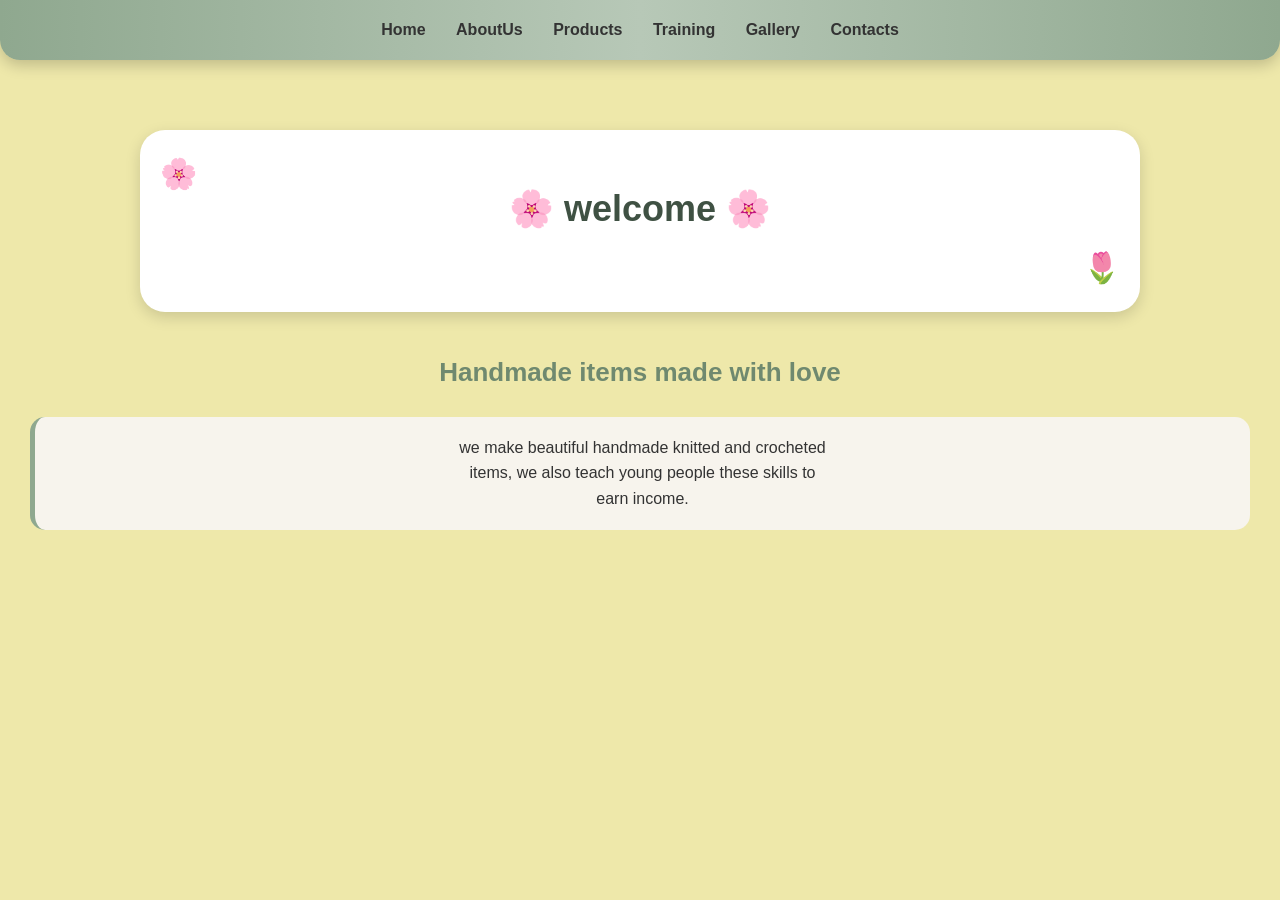
==== index.html @ fcff87a8 "initial commit" ====
<!DOCTYPE html>
<html lang="en">
<head>
    <meta charset="UTF-8">
    <Meta name="viewport"
   content="width=device-width, initial-scale=1.0">
     <title>About Us- Ellinah's Stitch Studio</title>
      <link rel="stylesheet" href="style.css">
  </head>
  <body>
    <nav>
        <a href="index.html">Home</a>
        <a href="aboutus.html">AboutUs</a>
        <a href="products.html">Products</a>
      <a href="Training.html">Training</a>
      <a href="Gallery.html">Gallery</a>
       <a href="Contacts.html">Contacts</a>
    </nav>
    <section class="welcome">
      <main>
     <h1>welcome</h1>
      </main>
       <h2> Handmade items made with love</h2>
    <p>
        we make beautiful handmade knitted and crocheted<br>
        items, we also teach young people these skills to<br>
        earn income.
    </p>
  </section>
    </body>
</html>
---- style.css ----
* {
    box-sizing: border-box;
    margin: 0;
    padding: 0;
}
html {
    scroll-behavior: smooth;
}
body {
    font-family: Arial, Helvetica, sans-serif;
    background-color: palegoldenrod;
    background: radial-gradient(circle at the top right, #dce8dc 0% transparent 30%);
    color: #333333;
    line-height: 1.6;
    padding-bottom: 40px;
}
nav {
    background: linear-gradient(90deg, #8fa88f, #b7c8b7, #8fa88f);
    padding: 2px 8px;
    text-align: center;
    border-radius: 0 0 20px 20px;
    box-shadow: 0 5px 15px rgba(0, 0, 0, 0.2);
    position: sticky;
    top: 0;
    z-index: 1000;
}
nav a {
    display: inline-block;
    color: #333333;
    text-decoration: none;
    margin: 5px;
    padding: 10px 8px;
    font-weight: bold;
    border-radius: 20px;
    transition: 0.4s;
}
nav a:hover {
    background-color: white;
    color: #6f896f;
    transform: translateY(-4px) scale(1.05);
    box-shadow: 0 5px 10px rgba(0, 0, 0, 0.15);
}
main {
    max-width: 1000px;
    margin: 40px auto; 
    padding: 50px;
    background-color: white;
    border-radius: 25px;
    box-shadow: 0 5px 15px rgba(0, 0, 0, 0.15);
    position: relative;
    overflow: hidden;
    animation: pageAppear 1s ease-in;
}
h1 {
    color: #3f5143;
    text-align: center;
    font-size: 36px;
    margin-bottom: 25px;
    position: relative;
    animation: headingAppear 1s ease-in;
}
h1::before {
  content: "🌸 ";
}
h1::after {
content: " 🌸";
}
h2 {
color: #6f896f;
font-size: 26px;
margin: 30px 0 15px;
border-bottom: 3px solid #b7c8b7;
padding-bottom: 8px;
}
p {
background-color: #f7f4ed;
padding: 18px;
margin: 15px 0;
border-radius: 15px;
 border-left: 5px solid #8fa88f;
transition: 0.4s;
}
p:hover {
transform: translateY(-5px);
 box-shadow: 0 5px 12px rgba(0, 0, 0, 0.12);
}
.info-box {
    background-color: #f7f4ed;
    padding: 25px;
    margin: 20px 0;
    border-radius: 18px;
    border: 2px solid #b7c8b7;
    cursor: pointer;
    transition: 0.4s;
}
.info-box:hover {
transform: translateY(-8px);
box-shadow: 0 8px 18px rgba(0, 0, 0, 0.15);
}
.button {
    display: inline-block;
    margin-top: 20px;
    padding: 12px 25px;
    background-color: #8fa88f;
    color: white;
  text-decoration: none;
    border-radius: 12px;
    font-weight: bold;
    transition: 0.4s;
}
.button:hover {
    transform: scale(1.08);
    background-color: #6f896f;
}
.welcome {
    text-align: center;
    padding: 30px;
}
.welcome h2 {
    border: none;
    text-align: center;
}
.product-container {
    display: flex;
    flex-wrap: wrap;
    justify-content: center;
    gap: 25px;
}
.product-card {
    width: 250px;
    padding: 20px;
    background-color: #f7f4ed;
    border-radius: 18px;
    text-align: center;
    border: 2px solid #b7c8b7;
    transition: 0.4s;
    cursor: pointer;
}
.product-card:hover {
    transform: translateY(-10px) scale(1.03);
    box-shadow: 0 8px 18px rgba(0, 0, 0, 0.15);
}
.product-card img {
width: 100%;
height: 200px;
object-fit: cover;
border-radius: 12px;
margin-bottom: 15px;
}
gallery {
    display: flex;
    flex-wrap: wrap;
    gap: 20px;
    justify-content: center;
}
.gallery img {
    width: 200px;
    height: 200px;
    object-fit: cover;
    border-radius: 15px;
    border: 4px solid white;
    box-shadow: 0 4px 10px rgba(0, 0, 0, 0.15);
    transition: 0.4s;
}
.gallery img:hover {
    transform: scale(1.08) rotate(2deg);
}
form {
    background-color: #f7f4ed;
    padding: 25px;
    border-radius: 18px;
    border: 2px solid #b7c8b7;
}
input,
textarea {
    width: 100%;
    padding: 12px;
    margin-top: 5px;
    border: 2px solid #b7c8b7;
    border-radius: 10px;
    font-family: Arial, Helvetica, sans-serif;
}
input:focus,
textarea:focus {
    outline: none;
    border-color: #6f896f;
}
button {
    padding: 12px 25px;
    background-color: #8fa88f;
    color: white;
    border: none;
    border-radius: 10px;
    font-weight: bold;
    cursor: pointer;
    transition: 0.4s;
}
button:hover {
    transform: scale(1.08);
}
main::before {
    content: "🌸";
    position: absolute;
    top: 15px;
    left: 20px;
    font-size: 35px;
    animation: floatFlower 3s ease-in-out infinite;
}
main::after {
    content: "🌷";
    position: absolute;
    bottom: 15px;
    right: 20px;
    font-size: 35px;
    animation: floatFlower 3s ease-in-out infinite;
}
.floating-flower {
    position: fixed;
    font-size: 25px;
    pointer-events: none;
    animation: floating 6s linear infinite;
    opacity: 0.7;
}
.flower1 {
    left: 10%;
    top: 80%;
}
.flower2 {
    left: 80%;
    top: 70%;
    animation-delay: 2s;
}
.flower3 {
    left: 50%;
    top: 90%;
    animation-delay: 4s;
}
@keyframes pageAppear {
  from {
  opacity: 0;
  transform: translateY(25px);
    }
   to {
   opacity: 1;
  transform: translateY(0);
  }
}
@keyframes headingAppear {
  from {
  opacity: 0;
    transform: scale(0.8);
    }
    to {
    opacity: 1;
    transform: scale(1);
    }
}
@keyframes floatFlower {
  0%, 100% {
   transform: translateY(0) rotate(0deg);
    }
  50% {
  transform: translateY(-10px) rotate(8deg);
  }
}
@keyframes floating {
  0% {
  transform: translateY(0) rotate(0deg);
    }
  50% {
   transform: translateY(-100px) rotate(180deg);
   }
  100% {
  transform: translateY(-200px) rotate(360deg);
   opacity: 0;
 }
}
@media (max-width: 600px) {
nav a {
     display: block;
     margin: 5px;
    }
    main {
    margin: 20px 10px;
    padding: 30px 20px;
    }
    h1 {
    font-size: 28px;
    }
    h2 {
     font-size: 22px;
    }
  .product-card {
    width: 100%;
    }
  .gallery img {
  width: 150px;
   height: 150px;
    }
}
.gallery {
    display: flex;
    flex-wrap: wrap;
    justify-content: center;
    gap: 25px;
    padding: 25px;
}
.gallery img {
    width: 200px;
    height: 200px;
    object-fit: cover;
    border-radius: 25px;
    border: 6px solid white;
    box-shadow: 0 8px 20px rgba(0, 0, 0, 0.15);
    transition: 0.5s;
}
.gallery img:hover {
    transform: scale(1.08);
    box-shadow: 0 12px 25px rgba(0, 0, 0, 0.20);
}
form {
    max-width: 600px;
    margin: 30px auto;
    padding: 30px;
    background-color: #f7f4ed;
    border-radius: 25px;
    box-shadow: 0 8px 20px rgba(0, 0, 0, 0.12);
    position: relative;
    z-index: 5;
}
form label {
    font-weight: bold;
    color: #3f5143;
}
form input,
form textarea {
    width: 100%;
    padding: 12px;
    margin-top: 8px;
    border: 2px solid #b7c8b7;
    border-radius: 12px;
    background-color: white;
    outline: none;
}
form input:focus,
form textarea:focus {
    border-color: #b06b82;
    box-shadow: 0 0 10px rgba(176, 107, 130, 0.25);
}
form button {
    padding: 12px 25px;
    border: none;
    border-radius: 15px;
    background-color: #8fa88f;
    color: white;
    font-weight: bold;
    cursor: pointer;
    transition: 0.4s;
}
form button:hover {
    background-color: #b06b82;
    transform: translateY(-3px);
}
@media (max-width: 700px) {
    .gallery img {
        width: 150px;
        height: 150px;
    }
    form {
        padding: 20px;
    }
}gallery {
    display: flex;
    flex-wrap: wrap;
    justify-content: center;
    gap: 25px;
    padding: 25px;
}
.gallery img {
    width: 200px;
    height: 200px;
    object-fit: cover;
    border-radius: 25px;
    border: 6px solid white;
    box-shadow: 0 8px 20px rgba(0, 0, 0, 0.15);
    transition: all 0.5s ease;
}
/* Floating effect */
.gallery img:hover {
    transform: translateY(-10px) scale(1.08) rotate(2deg);
    box-shadow:
        0 15px 30px rgba(0, 0, 0, 0.22);
}
.gallery::before {
    content: "🌸";
    font-size: 30px;
    display: block;
    width: 100%;
    text-align: center;
    animation: floatingIcon 3s ease-in-out infinite;
}
form {
    max-width: 600px;
    margin: 30px auto;
    padding: 30px;
    background-color: #f7f4ed;
    border-radius: 25px;
    border: 2px solid #dce8dc;
    box-shadow:
        0 8px 20px rgba(0, 0, 0, 0.12);

    position: relative;
    z-index: 5;

    transition: all 0.5s ease;
}
form:hover {
    transform: translateY(-8px)
    box-shadow:
        0 15px 30px rgba(0, 0, 0, 0.18);
}
form::before {
    content: "💌";
    display: block;
    text-align: center;
    font-size: 35px;
    margin-bottom: 10px;
    animation: floatingIcon 3s ease-in-out infinite;
}
form label {
    font-weight: bold;
    color: #3f5143;
}s
form input,
form textarea {
    width: 100%;
    padding: 12px;

    margin-top: 8px;

    border: 2px solid #b7c8b7;
    border-radius: 12px;

    background-color: white;
    outline: none;
    transition: all 0.3s ease;
}
form input:focus,
form textarea:focus {
    border-color: #b06b82;
    box-shadow:
        0 0 12px rgba(176, 107, 130, 0.25);
    transform: scale(1.01);
}
form button {
    padding: 12px 25px;
    border: none;
    border-radius: 15px;
    background-color: #8fa88f;
    color: white;
    font-weight: bold;
    cursor: pointer;
    transition: all 0.4s ease;
}
form button:hover {
    background-color: #b06b82;
    transform:
        translateY(-4px)
        scale(1.05);
    box-shadow:
        0 8px 18px rgba(0, 0, 0, 0.18);
}
main::before {
    content: "🌸";
    position: absolute;
    top: 20px;
    left: 20px;
    font-size: 30px;
    animation: floatingIcon 3s ease-in-out infinite;
}
main::after {
    content: "🌷";
    position: absolute;
    bottom: 20px;
    right: 20px;
    font-size: 30px;
    animation: floatingIcon 4s ease-in-out infinite;
}
@keyframes floatingIcon {

    0%, 100% {
        transform: translateY(0);
    }
    50% {
        transform: translateY(-10px);
    }
}
@media (max-width: 700px) {
    .gallery img {
        width: 150px;
        height: 150px;
    }
    form {
        padding: 20px;
    }
}
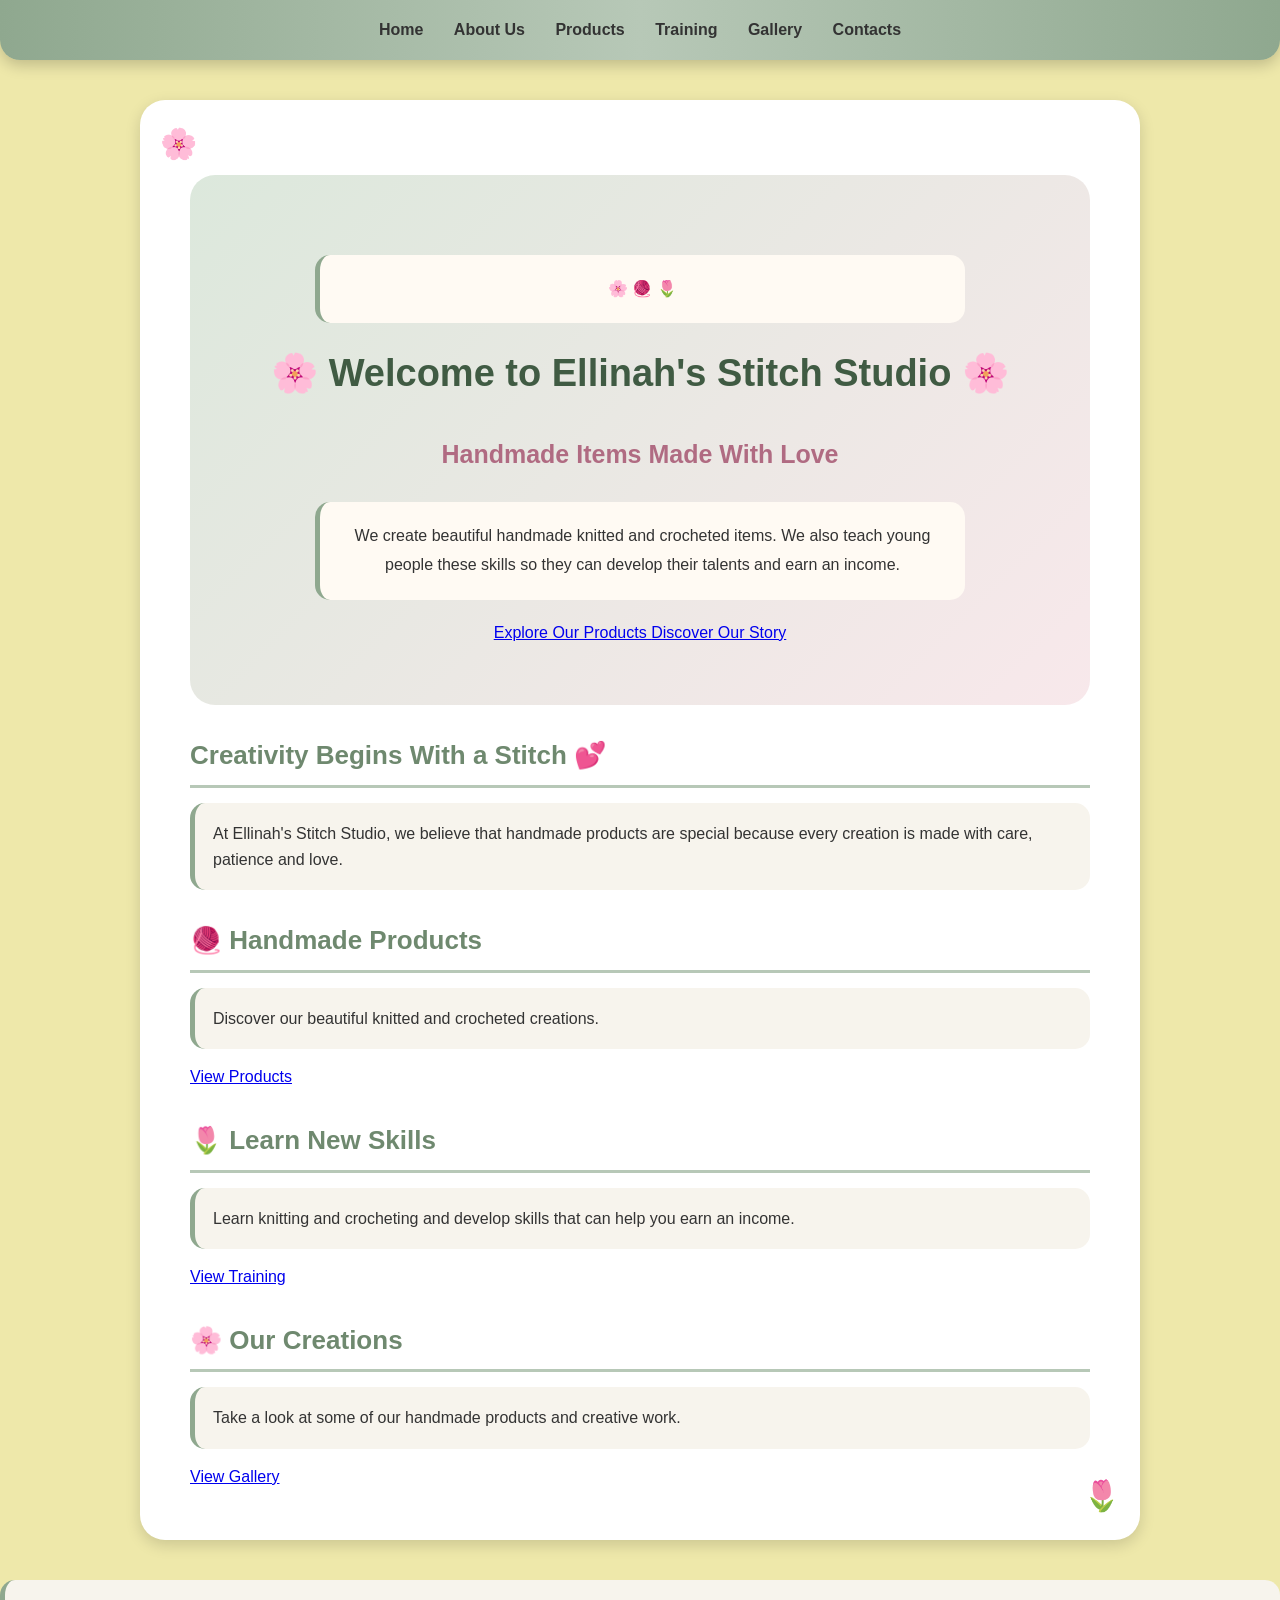
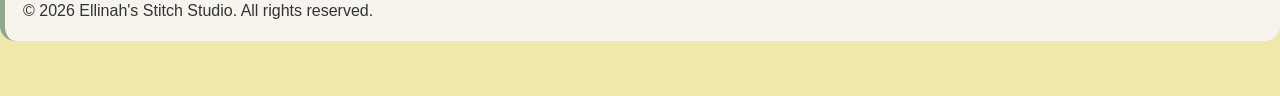
==== commit 0c1abd6a: "Add files via upload" ====
--- a/index.html
+++ b/index.html
@@ -1,31 +1,102 @@
-<!DOCTYPE html>
-<html lang="en">
-<head>
-    <meta charset="UTF-8">
-    <Meta name="viewport"
-   content="width=device-width, initial-scale=1.0">
-     <title>About Us- Ellinah's Stitch Studio</title>
-      <link rel="stylesheet" href="style.css">
-  </head>
-  <body>
-    <nav>
-        <a href="index.html">Home</a>
-        <a href="aboutus.html">AboutUs</a>
-        <a href="products.html">Products</a>
-      <a href="Training.html">Training</a>
-      <a href="Gallery.html">Gallery</a>
-       <a href="Contacts.html">Contacts</a>
-    </nav>
-    <section class="welcome">
-      <main>
-     <h1>welcome</h1>
-      </main>
-       <h2> Handmade items made with love</h2>
-    <p>
-        we make beautiful handmade knitted and crocheted<br>
-        items, we also teach young people these skills to<br>
-        earn income.
-    </p>
-  </section>
-    </body>
-</html>+
+<!DOCTYPE html>
+<html lang="en">
+<head>
+    <meta charset="UTF-8">
+    <meta name="viewport" content="width=device-width, initial-scale=1.0">
+
+    <title>Home - Ellinah's Stitch Studio</title>
+
+    <link rel="stylesheet" href="style.css">
+    <link rel="stylesheet" href="index.css">
+
+    <script src="index.js" defer></script>
+</head>
+
+<body>
+
+    <nav>
+        <a href="index.html">Home</a>
+        <a href="aboutus.html">About Us</a>
+        <a href="products.html">Products</a>
+        <a href="Training.html">Training</a>
+        <a href="Gallery.html">Gallery</a>
+        <a href="Contacts.html">Contacts</a>
+    </nav>
+
+    <main class="home-page">
+
+        <section class="welcome">
+            <div class="welcome-content">
+                <p class="flower-decoration">🌸 🧶 🌷</p>
+
+                <h1>Welcome to Ellinah's Stitch Studio</h1>
+
+                <h2>Handmade Items Made With Love</h2>
+
+                <p>
+                    We create beautiful handmade knitted and
+                    crocheted items. We also teach young people
+                    these skills so they can develop their talents
+                    and earn an income.
+                </p>
+
+                <a href="products.html" class="home-button">
+                    Explore Our Products
+                </a>
+
+                <a href="aboutus.html" class="home-button">
+                    Discover Our Story
+                </a>
+            </div>
+        </section>
+
+        <section class="home-introduction">
+            <h2>Creativity Begins With a Stitch 💕</h2>
+
+            <p>
+                At Ellinah's Stitch Studio, we believe that
+                handmade products are special because every
+                creation is made with care, patience and love.
+            </p>
+        </section>
+
+        <section class="home-features">
+
+            <div class="feature-card">
+                <h2>🧶 Handmade Products</h2>
+                <p>
+                    Discover our beautiful knitted and
+                    crocheted creations.
+                </p>
+                <a href="products.html">View Products</a>
+            </div>
+
+            <div class="feature-card">
+                <h2>🌷 Learn New Skills</h2>
+                <p>
+                    Learn knitting and crocheting and develop
+                    skills that can help you earn an income.
+                </p>
+                <a href="Training.html">View Training</a>
+            </div>
+
+            <div class="feature-card">
+                <h2>🌸 Our Creations</h2>
+                <p>
+                    Take a look at some of our handmade
+                    products and creative work.
+                </p>
+                <a href="Gallery.html">View Gallery</a>
+            </div>
+
+        </section>
+
+    </main>
+
+    <footer>
+        <p>&copy; 2026 Ellinah's Stitch Studio. All rights reserved.</p>
+    </footer>
+
+</body>
+</html>
--- a/index.css
+++ b/index.css
@@ -0,0 +1,119 @@
+
+.welcome {
+    text-align: center;
+    background: linear-gradient(135deg, #dce8dc, #f8e8eb);
+    padding: 60px 25px;
+    border-radius: 25px;
+    margin: 25px auto;
+    animation: fadeIn 1.2s ease;
+}
+
+.welcome h1 {
+    color: #405b43;
+    font-size: 38px;
+    margin-bottom: 20px;
+}
+
+.welcome h2 {
+    color: #b06b82;
+    border: none;
+    font-size: 25px;
+}
+
+.welcome p {
+    max-width: 650px;
+    margin: 20px auto;
+    line-height: 1.8;
+    background: #fffaf3;
+    padding: 20px;
+    border-radius: 15px;
+}
+
+.button {
+    display: inline-block;
+    background-color: #8fa88f;
+    color: white;
+    text-decoration: none;
+    padding: 13px 24px;
+    margin: 10px;
+    border-radius: 25px;
+    font-weight: bold;
+    transition: 0.3s;
+}
+
+.button:hover {
+    background-color: #58745a;
+    transform: translateY(-5px);
+}
+
+.welcome-info {
+    text-align: center;
+    background-color: #fffaf3;
+    padding: 30px;
+    margin: 25px auto;
+    border-radius: 20px;
+    border: 2px solid #dce8dc;
+}
+
+.welcome-info h2 {
+    color: #58745a;
+    border: none;
+}
+
+.welcome-info p {
+    line-height: 1.8;
+}
+
+@keyframes fadeIn {
+    from {
+        opacity: 0;
+        transform: translateY(20px);
+    }
+
+    to {
+        opacity: 1;
+        transform: translateY(0);
+    }
+}
+
+/* Mobile screen */
+
+@media (max-width: 600px) {
+    .welcome {
+        padding: 35px 15px;
+    }
+
+    .welcome h1 {
+        font-size: 28px;
+    }
+
+    .button {
+        display: block;
+        margin: 12px auto;
+    }
+}
+/* Floating flower animation */
+.flower {
+    position: fixed;
+    bottom: -30px;
+    font-size: 25px;
+    pointer-events: none;
+    animation: floatFlower 7s linear forwards;
+    z-index: 1000;
+}
+
+@keyframes floatFlower {
+    0% {
+        transform: translateY(0) rotate(0deg);
+        opacity: 0;
+    }
+
+    20% {
+        opacity: 1;
+    }
+
+    100% {
+        transform: translateY(-100vh) rotate(360deg);
+        opacity: 0;
+    }
+}
